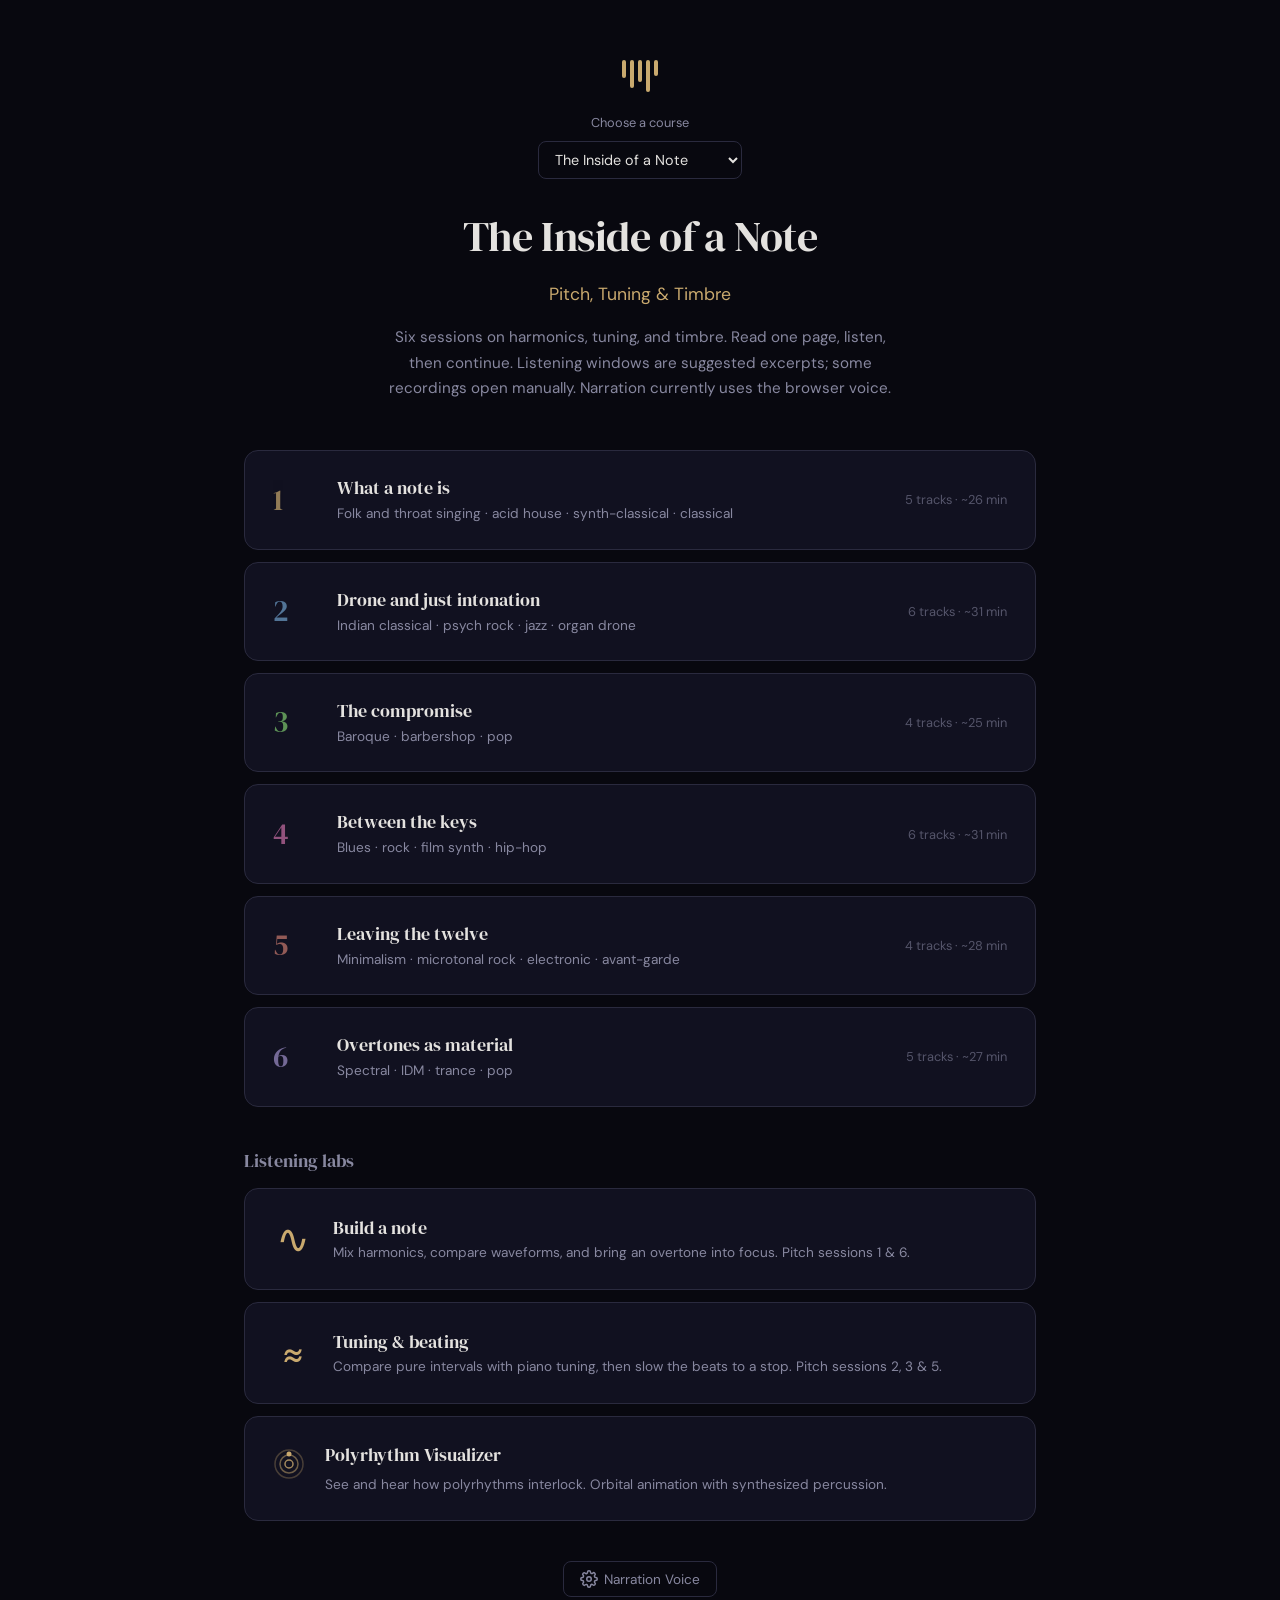
==== index.html @ 531bc718 "Initial commit: three-course music learning app" ====
<!DOCTYPE html>
<html lang="en">
<head>
    <meta charset="UTF-8">
    <meta name="viewport" content="width=device-width, initial-scale=1.0">
    <title>Music Learn · Guided listening</title>
    <link rel="preconnect" href="https://fonts.googleapis.com">
    <link rel="preconnect" href="https://fonts.gstatic.com" crossorigin>
    <link href="https://fonts.googleapis.com/css2?family=DM+Sans:ital,opsz,wght@0,9..40,300;0,9..40,400;0,9..40,500;0,9..40,600;0,9..40,700;1,9..40,400&family=DM+Serif+Display:ital@0;1&display=swap" rel="stylesheet">
    <link rel="stylesheet" href="style.css">
</head>
<body>
    <div id="app">
        <!-- HOME VIEW -->
        <div id="home-view" class="view active">
            <div class="home-content">
                <header class="home-header">
                    <div class="logo-mark" aria-hidden="true">
                        <span class="beat b1"></span>
                        <span class="beat b2"></span>
                        <span class="beat b3"></span>
                        <span class="beat b4"></span>
                        <span class="beat b5"></span>
                    </div>
                    <label class="course-label" for="course-select">Choose a course</label>
                    <select id="course-select" aria-label="Choose a course"><option value="rhythm">Rhythm as Architecture</option><option value="house">House as Continuation</option><option value="pitch" selected>The Inside of a Note</option></select>
                    <h1 id="course-title">The Inside of a Note</h1>
                    <p class="tagline" id="course-tagline">Pitch, Tuning &amp; Timbre</p>
                    <p class="intro" id="course-intro">Six sessions. Read one page, listen, then move to the next block. Explore the sounds yourself in two small listening labs.</p>
                </header>
                <div id="session-grid"></div>
                <div id="tools-section">
                    <h2 class="tools-heading">Listening labs</h2>
                    <button class="tool-card pitch-tool" data-lab="harmonics"><span class="lab-symbol" aria-hidden="true">∿</span><span class="tool-card-body"><h2>Build a note</h2><p>Mix harmonics, compare waveforms, and bring an overtone into focus. Pitch sessions 1 &amp; 6.</p></span></button>
                    <button class="tool-card pitch-tool" data-lab="tuning"><span class="lab-symbol" aria-hidden="true">≈</span><span class="tool-card-body"><h2>Tuning &amp; beating</h2><p>Compare pure intervals with piano tuning, then slow the beats to a stop. Pitch sessions 2, 3 &amp; 5.</p></span></button>
                    <div class="tool-card" id="open-visualizer">
                        <div class="tool-icon">
                            <svg width="32" height="32" viewBox="0 0 32 32" fill="none" stroke="var(--accent)" stroke-width="1.5">
                                <circle cx="16" cy="16" r="14" opacity="0.3"/>
                                <circle cx="16" cy="16" r="9" opacity="0.5"/>
                                <circle cx="16" cy="16" r="4" opacity="0.8"/>
                                <circle cx="16" cy="6" r="2.5" fill="var(--accent)" stroke="none"/>
                            </svg>
                        </div>
                        <div class="tool-card-body">
                            <h2>Polyrhythm Visualizer</h2>
                            <p>See and hear how polyrhythms interlock. Orbital animation with synthesized percussion.</p>
                        </div>
                    </div>
                </div>

                <footer class="home-footer">
                    <button id="voice-settings-btn" class="settings-btn" aria-label="Voice settings">
                        <svg width="18" height="18" viewBox="0 0 24 24" fill="none" stroke="currentColor" stroke-width="2"><circle cx="12" cy="12" r="3"/><path d="M19.4 15a1.65 1.65 0 0 0 .33 1.82l.06.06a2 2 0 0 1-2.83 2.83l-.06-.06a1.65 1.65 0 0 0-1.82-.33 1.65 1.65 0 0 0-1 1.51V21a2 2 0 0 1-4 0v-.09A1.65 1.65 0 0 0 9 19.4a1.65 1.65 0 0 0-1.82.33l-.06.06a2 2 0 0 1-2.83-2.83l.06-.06A1.65 1.65 0 0 0 4.68 15a1.65 1.65 0 0 0-1.51-1H3a2 2 0 0 1 0-4h.09A1.65 1.65 0 0 0 4.6 9a1.65 1.65 0 0 0-.33-1.82l-.06-.06a2 2 0 0 1 2.83-2.83l.06.06A1.65 1.65 0 0 0 9 4.68a1.65 1.65 0 0 0 1-1.51V3a2 2 0 0 1 4 0v.09a1.65 1.65 0 0 0 1 1.51 1.65 1.65 0 0 0 1.82-.33l.06-.06a2 2 0 0 1 2.83 2.83l-.06.06A1.65 1.65 0 0 0 19.4 9a1.65 1.65 0 0 0 1.51 1H21a2 2 0 0 1 0 4h-.09a1.65 1.65 0 0 0-1.51 1z"/></svg>
                        Narration Voice
                    </button>
                </footer>
            </div>
        </div>

        <div id="pitch-lab-view" class="view">
            <div class="lab-layout">
                <nav class="session-nav"><button id="lab-back" class="settings-btn">← Courses</button><span id="lab-title" class="viz-title"></span></nav>
                <main class="lab-main">
                    <p id="lab-intro"></p>
                    <div class="lab-workspace"><div class="lab-visual"><canvas id="lab-canvas" role="img" aria-label="Waveform preview"></canvas><p id="lab-caption"></p></div><div id="lab-controls"></div></div>
                    <div class="lab-audio"><button id="lab-play" class="btn primary" aria-pressed="false">Play sound</button><label for="lab-volume">Volume <input id="lab-volume" type="range" min="0" max="0.35" value="0.12" step="0.01"></label><span id="lab-status" role="status">Sound starts only when you press play.</span></div>
                    <p id="lab-experiment" class="narration-highlight"></p>
                </main>
            </div>
        </div>

        <!-- SESSION VIEW -->
        <div id="session-view" class="view">
            <div class="session-layout">
                <nav class="session-nav">
                    <button id="back-btn" aria-label="Back to all sessions">
                        <svg width="20" height="20" viewBox="0 0 24 24" fill="none" stroke="currentColor" stroke-width="2"><polyline points="15 18 9 12 15 6"/></svg>
                        Sessions
                    </button>
                    <span id="session-label"></span>
                </nav>

                <div id="timeline-bar" aria-label="Session timeline">
                    <div id="timeline-segments"></div>
                </div>

                <main id="content-area">
                    <!-- Narration panel -->
                    <div id="narration-display" class="content-panel">
                        <div class="panel-badge narration-badge">NARRATION</div>
                        <h2 id="narration-title"></h2>
                        <div id="narration-text"></div>
                    </div>

                    <!-- Music panel -->
                    <div id="music-display" class="content-panel hidden">
                        <div class="panel-badge music-badge">PLAYLIST</div>
                        <div id="track-info">
                            <h2 id="track-title"></h2>
                            <p id="track-artist"></p>
                            <p id="track-album"></p>
                        </div>
                        <div id="listening-guide">
                            <strong>What to listen for:</strong>
                            <p id="track-context"></p>
                        </div>
                        <div id="player-wrapper">
                            <div id="youtube-player"></div>
                        </div>
                    </div>

                    <!-- Idle state -->
                    <div id="idle-display" class="content-panel hidden">
                        <p>Press play to begin this session, or use the timeline to jump to any segment.</p>
                    </div>
                </main>

                <footer id="transport">
                    <div class="transport-inner">
                        <div class="transport-left">
                            <span id="segment-type-icon"></span>
                            <span id="segment-name">Ready</span>
                        </div>
                        <div class="transport-center">
                            <button id="prev-seg" class="transport-btn" title="Previous segment" aria-label="Previous">
                                <svg width="22" height="22" viewBox="0 0 24 24" fill="currentColor"><path d="M6 6h2v12H6zm3.5 6l8.5 6V6z"/></svg>
                            </button>
                            <button id="play-pause" class="transport-btn play-btn" title="Play session" aria-label="Play">
                                <svg id="icon-play" width="28" height="28" viewBox="0 0 24 24" fill="currentColor"><polygon points="5 3 19 12 5 21 5 3"/></svg>
                                <svg id="icon-pause" width="28" height="28" viewBox="0 0 24 24" fill="currentColor" class="hidden"><rect x="6" y="4" width="4" height="16"/><rect x="14" y="4" width="4" height="16"/></svg>
                            </button>
                            <button id="next-seg" class="transport-btn" title="Next segment" aria-label="Next">
                                <svg width="22" height="22" viewBox="0 0 24 24" fill="currentColor"><path d="M6 18l8.5-6L6 6v12zM16 6v12h2V6h-2z"/></svg>
                            </button>
                        </div>
                        <div class="transport-right">
                            <span id="seg-counter"></span>
                        </div>
                    </div>
                </footer>
            </div>
        </div>

        <!-- VISUALIZER VIEW -->
        <div id="visualizer-view" class="view">
            <div class="viz-layout">
                <nav class="session-nav">
                    <button id="viz-back-btn" aria-label="Back to home">
                        <svg width="20" height="20" viewBox="0 0 24 24" fill="none" stroke="currentColor" stroke-width="2"><polyline points="15 18 9 12 15 6"/></svg>
                        Home
                    </button>
                    <span class="viz-title">Polyrhythm Visualizer</span>
                </nav>

                <div class="viz-main">
                    <div class="viz-canvas-wrap">
                        <canvas id="viz-canvas"></canvas>
                        <div id="viz-cycle-info"></div>
                    </div>

                    <div class="viz-controls">
                        <div class="viz-transport">
                            <button id="viz-play" class="btn primary viz-play-btn" aria-label="Play">
                                <svg id="viz-icon-play" width="22" height="22" viewBox="0 0 24 24" fill="currentColor"><polygon points="5 3 19 12 5 21"/></svg>
                                <svg id="viz-icon-pause" width="22" height="22" viewBox="0 0 24 24" fill="currentColor" class="hidden"><rect x="6" y="4" width="4" height="16"/><rect x="14" y="4" width="4" height="16"/></svg>
                            </button>
                            <button id="viz-tap-tempo" class="btn secondary">Tap Tempo</button>
                        </div>

                        <div class="viz-setting">
                            <label for="viz-bpm">BPM: <span id="viz-bpm-val">120</span></label>
                            <input type="range" id="viz-bpm" min="30" max="300" step="1" value="120">
                        </div>

                        <div class="viz-setting">
                            <label for="viz-swing">Swing: <span id="viz-swing-val">0%</span></label>
                            <input type="range" id="viz-swing" min="0" max="75" step="1" value="0">
                        </div>

                        <div class="viz-setting">
                            <label for="viz-master-vol">Master Vol: <span id="viz-master-vol-val">80%</span></label>
                            <input type="range" id="viz-master-vol" min="0" max="100" step="1" value="80">
                        </div>

                        <div class="viz-setting">
                            <label for="viz-preset">Preset</label>
                            <select id="viz-preset">
                                <option value="custom" selected>Custom</option>
                                <option value="3:2">3 against 2</option>
                                <option value="4:3">4 against 3</option>
                                <option value="5:4">5 against 4</option>
                                <option value="5:3">5 against 3</option>
                                <option value="7:4">7 against 4</option>
                                <option value="7:8">7 against 8</option>
                                <option value="2:3:4">2 : 3 : 4</option>
                                <option value="3:4:5">3 : 4 : 5</option>
                                <option value="3:4:5:7">3 : 4 : 5 : 7</option>
                            </select>
                        </div>

                        <div id="viz-layers"></div>
                        <button id="viz-add-layer" class="btn secondary viz-add-btn">+ Add Layer</button>
                    </div>
                </div>
            </div>
        </div>

        <!-- Voice Settings Modal -->
        <div id="voice-modal" class="modal" aria-hidden="true">
            <div class="modal-backdrop"></div>
            <div class="modal-body" role="dialog" aria-label="Voice settings">
                <h3>Narration Voice</h3>
                <div class="setting-group">
                    <label for="voice-select">Voice</label>
                    <select id="voice-select"></select>
                </div>
                <div class="setting-group">
                    <label for="rate-slider">Speed: <span id="rate-value">1.0x</span></label>
                    <input type="range" id="rate-slider" min="0.6" max="1.6" step="0.1" value="1.0">
                </div>
                <div class="modal-actions">
                    <button id="test-voice" class="btn secondary">Test Voice</button>
                    <button id="close-modal" class="btn primary">Done</button>
                </div>
            </div>
        </div>
    </div>

    <script src="sessions.js"></script>
    <script src="pitch-sessions.js"></script>
    <script src="house-sessions.js"></script>
    <script src="courses.js"></script>
    <script src="course-utils.js"></script>
    <script src="audio-durations.js"></script>
    <script src="app.js"></script>
    <script src="pitch-labs.js"></script>
    <script src="visualizer.js"></script>
</body>
</html>
---- style.css ----
/* ============================================
   Rhythm as Architecture - Styles
   ============================================ */

:root {
    --bg: #08080f;
    --bg-surface: #111120;
    --bg-surface-hover: #1a1a2e;
    --bg-surface-active: #222240;
    --border: #2a2a3e;
    --text: #e4e2df;
    --text-secondary: #8888a0;
    --text-dim: #55556a;
    --accent: #c9a96e;
    --accent-dim: rgba(201, 169, 110, 0.15);
    --narration-color: #c9a96e;
    --music-color: #6ea5c9;
    --font-body: 'DM Sans', system-ui, -apple-system, sans-serif;
    --font-display: 'DM Serif Display', Georgia, serif;
    --radius: 8px;
    --radius-lg: 14px;
    --transition: 0.25s ease;

    /* Session accent colors */
    --s1: #c9a96e;
    --s2: #6e9ec9;
    --s3: #7ec96e;
    --s4: #c96ea5;
    --s5: #c97a6e;
}

* { margin: 0; padding: 0; box-sizing: border-box; }

html {
    font-size: 16px;
    -webkit-font-smoothing: antialiased;
    -moz-osx-font-smoothing: grayscale;
}

body {
    font-family: var(--font-body);
    background: var(--bg);
    color: var(--text);
    line-height: 1.65;
    overflow-x: hidden;
    min-height: 100vh;
}

/* Views */
.view { display: none; min-height: 100vh; }
.view.active { display: block; }

/* ---- HOME VIEW ---- */
.home-content {
    max-width: 840px;
    margin: 0 auto;
    padding: 60px 24px 40px;
}

.home-header {
    text-align: center;
    margin-bottom: 48px;
}

.logo-mark {
    display: flex;
    justify-content: center;
    gap: 4px;
    margin-bottom: 20px;
}

.beat {
    display: block;
    width: 4px;
    border-radius: 2px;
    background: var(--accent);
    animation: pulse 1.5s ease-in-out infinite;
}
.b1 { height: 18px; animation-delay: 0s; }
.b2 { height: 28px; animation-delay: 0.15s; }
.b3 { height: 22px; animation-delay: 0.3s; }
.b4 { height: 32px; animation-delay: 0.45s; }
.b5 { height: 16px; animation-delay: 0.6s; }

@keyframes pulse {
    0%, 100% { opacity: 0.4; transform: scaleY(0.7); }
    50% { opacity: 1; transform: scaleY(1); }
}

.home-header h1 {
    font-family: var(--font-display);
    font-size: 2.6rem;
    font-weight: 400;
    color: var(--text);
    letter-spacing: -0.01em;
    margin-bottom: 8px;
}

.tagline {
    font-size: 1.1rem;
    color: var(--accent);
    font-weight: 400;
    margin-bottom: 16px;
}

.intro {
    font-size: 0.95rem;
    color: var(--text-secondary);
    max-width: 520px;
    margin: 0 auto;
    line-height: 1.7;
}

/* Session Grid */
#session-grid {
    display: flex;
    flex-direction: column;
    gap: 12px;
}

.session-card {
    background: var(--bg-surface);
    border: 1px solid var(--border);
    border-radius: var(--radius-lg);
    padding: 24px 28px;
    cursor: pointer;
    transition: all var(--transition);
    display: grid;
    grid-template-columns: 48px 1fr auto;
    gap: 16px;
    align-items: center;
    position: relative;
    overflow: hidden;
}

.session-card::before {
    content: '';
    position: absolute;
    left: 0;
    top: 0;
    bottom: 0;
    width: 3px;
    background: var(--card-accent);
    opacity: 0;
    transition: opacity var(--transition);
}

.session-card:hover {
    background: var(--bg-surface-hover);
    border-color: var(--card-accent);
    transform: translateY(-1px);
}

.session-card:hover::before { opacity: 1; }

.session-num {
    font-family: var(--font-display);
    font-size: 1.8rem;
    color: var(--card-accent);
    opacity: 0.7;
    line-height: 1;
}

.session-card-body h2 {
    font-family: var(--font-display);
    font-size: 1.15rem;
    font-weight: 400;
    margin-bottom: 4px;
    color: var(--text);
}

.session-card-body p {
    font-size: 0.85rem;
    color: var(--text-secondary);
    line-height: 1.5;
}

.session-meta {
    font-size: 0.8rem;
    color: var(--text-dim);
    white-space: nowrap;
}

.home-footer {
    text-align: center;
    margin-top: 40px;
}

.settings-btn {
    background: none;
    border: 1px solid var(--border);
    color: var(--text-secondary);
    padding: 8px 16px;
    border-radius: var(--radius);
    cursor: pointer;
    font-family: var(--font-body);
    font-size: 0.85rem;
    display: inline-flex;
    align-items: center;
    gap: 6px;
    transition: all var(--transition);
}
.settings-btn:hover {
    color: var(--text);
    border-color: var(--text-dim);
}

/* ---- SESSION VIEW ---- */
.session-layout {
    display: flex;
    flex-direction: column;
    height: 100vh;
}

.session-nav {
    display: flex;
    align-items: center;
    gap: 16px;
    padding: 12px 24px;
    border-bottom: 1px solid var(--border);
    background: var(--bg-surface);
    flex-shrink: 0;
}

#back-btn {
    background: none;
    border: none;
    color: var(--text-secondary);
    cursor: pointer;
    font-family: var(--font-body);
    font-size: 0.9rem;
    display: flex;
    align-items: center;
    gap: 4px;
    padding: 6px 10px;
    border-radius: var(--radius);
    transition: all var(--transition);
}
#back-btn:hover { color: var(--text); background: var(--bg-surface-hover); }

#session-label {
    font-family: var(--font-display);
    font-size: 1rem;
    color: var(--text);
}

/* Timeline bar */
#timeline-bar {
    padding: 8px 24px;
    background: var(--bg);
    border-bottom: 1px solid var(--border);
    flex-shrink: 0;
}

#timeline-segments {
    display: flex;
    gap: 3px;
    height: 6px;
    border-radius: 3px;
    overflow: hidden;
}

.tl-seg {
    flex: 1;
    border-radius: 3px;
    cursor: pointer;
    transition: all var(--transition);
    opacity: 0.35;
    min-width: 8px;
}
.tl-seg.narration { background: var(--narration-color); }
.tl-seg.music { background: var(--music-color); }
.tl-seg.active { opacity: 1; transform: scaleY(1.6); }
.tl-seg.done { opacity: 0.6; }
.tl-seg:hover { opacity: 0.85; transform: scaleY(1.3); }

.tl-divider {
    width: 2px;
    flex-shrink: 0;
    background: var(--text-dim);
    border-radius: 1px;
}

/* Content area */
#content-area {
    flex: 1;
    overflow-y: auto;
    padding: 32px 24px 24px;
    display: flex;
    justify-content: center;
}

.content-panel {
    max-width: 680px;
    width: 100%;
    animation: fadeIn 0.3s ease;
}

@keyframes fadeIn {
    from { opacity: 0; transform: translateY(8px); }
    to { opacity: 1; transform: translateY(0); }
}

.content-panel.hidden { display: none; }

/* Panel badges */
.panel-badge {
    display: inline-block;
    font-size: 0.7rem;
    font-weight: 600;
    letter-spacing: 0.08em;
    text-transform: uppercase;
    padding: 3px 10px;
    border-radius: 4px;
    margin-bottom: 16px;
}
.narration-badge { background: rgba(201, 169, 110, 0.15); color: var(--narration-color); }
.music-badge { background: rgba(110, 165, 201, 0.15); color: var(--music-color); }

/* Narration display */
#narration-title {
    font-family: var(--font-display);
    font-size: 1.6rem;
    font-weight: 400;
    margin-bottom: 20px;
    line-height: 1.3;
}

#narration-text {
    font-size: 1.02rem;
    line-height: 1.8;
    color: var(--text);
}

#narration-text p {
    margin-bottom: 16px;
}

#narration-text p:last-child { margin-bottom: 0; }

#narration-visual {
    margin-top: 24px;
}

.nv-wrap {
    background: rgba(255, 255, 255, 0.02);
    border: 1px solid var(--border);
    border-radius: var(--radius);
    padding: 14px 16px 12px;
}

.nv-canvas {
    display: block;
    width: 100%;
    height: 300px;
}

.nv-legend {
    display: flex;
    flex-wrap: wrap;
    gap: 16px;
    margin-top: 10px;
    font-size: 0.8rem;
    color: var(--text-secondary);
}

.nv-legend .sw {
    display: inline-block;
    width: 14px;
    height: 2px;
    vertical-align: middle;
    margin-right: 6px;
    border-radius: 1px;
}

.nv-legend .sw-a { background: #c9a96e; }
.nv-legend .sw-b { background: #6e9ec9; }
.nv-legend .sw-sum { background: #e4e2df; }

.nv-caption {
    margin-top: 8px;
    font-size: 0.78rem;
    color: var(--text-dim);
    font-variant-numeric: tabular-nums;
}

.nv-caption .nv-tu {
    color: var(--accent);
}

.narration-highlight {
    background: rgba(201, 169, 110, 0.08);
    border-left: 3px solid var(--accent);
    padding: 12px 16px;
    border-radius: 0 var(--radius) var(--radius) 0;
    margin: 16px 0;
}

/* Music display */
#track-info {
    margin-bottom: 20px;
}

#track-title {
    font-family: var(--font-display);
    font-size: 1.5rem;
    font-weight: 400;
    margin-bottom: 4px;
}

#track-artist {
    font-size: 1rem;
    color: var(--text-secondary);
}

#track-album {
    font-size: 0.85rem;
    color: var(--text-dim);
    font-style: italic;
}

#listening-guide {
    background: var(--bg-surface);
    border: 1px solid var(--border);
    border-radius: var(--radius);
    padding: 16px 20px;
    margin-bottom: 24px;
    font-size: 0.93rem;
}

#listening-guide strong {
    color: var(--music-color);
    font-size: 0.8rem;
    text-transform: uppercase;
    letter-spacing: 0.05em;
    display: block;
    margin-bottom: 4px;
}

#track-context {
    color: var(--text-secondary);
    line-height: 1.6;
    margin: 0;
}

#player-wrapper {
    border-radius: var(--radius-lg);
    overflow: hidden;
    background: #000;
    aspect-ratio: 16 / 9;
    max-height: 400px;
}

#player-wrapper iframe {
    width: 100%;
    height: 100%;
    border: none;
}

.spotify-fallback {
    display: flex;
    flex-direction: column;
    align-items: center;
    justify-content: center;
    min-height: 152px;
    background: var(--bg-surface);
    border: 1px solid var(--border);
    border-radius: var(--radius-lg);
    padding: 24px;
    text-align: center;
    gap: 12px;
}
.spotify-fallback a {
    color: var(--music-color);
    text-decoration: underline;
}
.spotify-fallback .skip-btn {
    margin-top: 8px;
    padding: 8px 20px;
    background: var(--bg-surface-hover);
    color: var(--text);
    border: 1px solid var(--border);
    border-radius: 6px;
    cursor: pointer;
    font-family: var(--font-body);
    font-size: 0.85rem;
    transition: all var(--transition);
}
.spotify-fallback .skip-btn:hover { background: var(--bg-surface-active); }

/* Idle display */
#idle-display {
    text-align: center;
    padding-top: 80px;
    color: var(--text-dim);
    font-size: 1.05rem;
}

/* Transport */
#transport {
    border-top: 1px solid var(--border);
    background: var(--bg-surface);
    padding: 12px 24px;
    flex-shrink: 0;
}

.transport-inner {
    display: flex;
    align-items: center;
    justify-content: space-between;
    max-width: 900px;
    margin: 0 auto;
}

.transport-left {
    display: flex;
    align-items: center;
    gap: 8px;
    flex: 1;
    min-width: 0;
}

#segment-type-icon {
    width: 8px;
    height: 8px;
    border-radius: 50%;
    display: inline-block;
    flex-shrink: 0;
}
#segment-type-icon.narration { background: var(--narration-color); }
#segment-type-icon.music { background: var(--music-color); }

#segment-name {
    font-size: 0.85rem;
    color: var(--text-secondary);
    white-space: nowrap;
    overflow: hidden;
    text-overflow: ellipsis;
}

.transport-center {
    display: flex;
    align-items: center;
    gap: 8px;
}

.transport-btn {
    background: none;
    border: none;
    color: var(--text-secondary);
    cursor: pointer;
    padding: 8px;
    border-radius: 50%;
    display: flex;
    align-items: center;
    justify-content: center;
    transition: all var(--transition);
}
.transport-btn:hover { color: var(--text); background: var(--bg-surface-hover); }

.play-btn {
    background: var(--accent) !important;
    color: var(--bg) !important;
    width: 48px;
    height: 48px;
    border-radius: 50%;
}
.play-btn:hover {
    background: #d9b97e !important;
    transform: scale(1.05);
}
.play-btn svg { margin-left: 2px; }

.transport-right {
    flex: 1;
    text-align: right;
}

#seg-counter {
    font-size: 0.8rem;
    color: var(--text-dim);
    font-variant-numeric: tabular-nums;
}

/* ---- MODAL ---- */
.modal {
    display: none;
    position: fixed;
    inset: 0;
    z-index: 100;
}
.modal.open { display: flex; align-items: center; justify-content: center; }

.modal-backdrop {
    position: absolute;
    inset: 0;
    background: rgba(0, 0, 0, 0.6);
    backdrop-filter: blur(4px);
}

.modal-body {
    position: relative;
    background: var(--bg-surface);
    border: 1px solid var(--border);
    border-radius: var(--radius-lg);
    padding: 32px;
    width: 90%;
    max-width: 400px;
    animation: modalIn 0.2s ease;
}

@keyframes modalIn {
    from { opacity: 0; transform: scale(0.95); }
    to { opacity: 1; transform: scale(1); }
}

.modal-body h3 {
    font-family: var(--font-display);
    font-size: 1.3rem;
    margin-bottom: 24px;
}

.setting-group {
    margin-bottom: 20px;
}

.setting-group label {
    display: block;
    font-size: 0.85rem;
    color: var(--text-secondary);
    margin-bottom: 6px;
}

.setting-group select,
.setting-group input[type="range"] {
    width: 100%;
}

select {
    background: var(--bg);
    color: var(--text);
    border: 1px solid var(--border);
    padding: 8px 12px;
    border-radius: var(--radius);
    font-family: var(--font-body);
    font-size: 0.9rem;
    cursor: pointer;
}
select:focus { outline: 1px solid var(--accent); border-color: var(--accent); }

input[type="range"] {
    -webkit-appearance: none;
    appearance: none;
    height: 4px;
    background: var(--border);
    border-radius: 2px;
    outline: none;
    margin-top: 8px;
}
input[type="range"]::-webkit-slider-thumb {
    -webkit-appearance: none;
    width: 16px;
    height: 16px;
    border-radius: 50%;
    background: var(--accent);
    cursor: pointer;
}

.modal-actions {
    display: flex;
    gap: 10px;
    margin-top: 28px;
}

.btn {
    padding: 10px 20px;
    border-radius: var(--radius);
    border: none;
    font-family: var(--font-body);
    font-size: 0.9rem;
    cursor: pointer;
    transition: all var(--transition);
}
.btn.primary {
    background: var(--accent);
    color: var(--bg);
    font-weight: 600;
    flex: 1;
}
.btn.primary:hover { background: #d9b97e; }

.btn.secondary {
    background: var(--bg);
    color: var(--text-secondary);
    border: 1px solid var(--border);
}
.btn.secondary:hover { color: var(--text); border-color: var(--text-dim); }

/* ---- SCROLLBAR ---- */
::-webkit-scrollbar { width: 6px; }
::-webkit-scrollbar-track { background: transparent; }
::-webkit-scrollbar-thumb { background: var(--border); border-radius: 3px; }
::-webkit-scrollbar-thumb:hover { background: var(--text-dim); }

/* ---- RESPONSIVE ---- */
@media (max-width: 640px) {
    .home-content { padding: 40px 16px 24px; }
    .home-header h1 { font-size: 2rem; }
    .session-card { grid-template-columns: 36px 1fr; padding: 18px 20px; }
    .session-meta { display: none; }
    #content-area { padding: 24px 16px 16px; }
    #narration-title { font-size: 1.3rem; }
    #track-title { font-size: 1.2rem; }
    .transport-left { display: none; }
    .transport-right { display: none; }
}

/* ---- SPEAKING INDICATOR ---- */
.speaking-indicator {
    display: inline-flex;
    align-items: center;
    gap: 3px;
    margin-left: 8px;
    vertical-align: middle;
}
.speaking-indicator span {
    display: block;
    width: 3px;
    height: 12px;
    background: var(--narration-color);
    border-radius: 2px;
    animation: speak 0.8s ease-in-out infinite;
}
.speaking-indicator span:nth-child(2) { animation-delay: 0.15s; height: 16px; }
.speaking-indicator span:nth-child(3) { animation-delay: 0.3s; height: 10px; }

@keyframes speak {
    0%, 100% { transform: scaleY(0.5); opacity: 0.5; }
    50% { transform: scaleY(1); opacity: 1; }
}

/* ---- TOOLS SECTION ---- */
#tools-section {
    margin-top: 40px;
}

.tools-heading {
    font-family: var(--font-display);
    font-size: 1.1rem;
    font-weight: 400;
    color: var(--text-secondary);
    margin-bottom: 12px;
}

.tool-card {
    background: var(--bg-surface);
    border: 1px solid var(--border);
    border-radius: var(--radius-lg);
    padding: 24px 28px;
    cursor: pointer;
    transition: all var(--transition);
    display: flex;
    align-items: center;
    gap: 20px;
}

.tool-card:hover {
    background: var(--bg-surface-hover);
    border-color: var(--accent);
    transform: translateY(-1px);
}

.tool-card-body h2 {
    font-family: var(--font-display);
    font-size: 1.1rem;
    font-weight: 400;
    margin-bottom: 4px;
}

.tool-card-body p {
    font-size: 0.85rem;
    color: var(--text-secondary);
}

/* ---- VISUALIZER VIEW ---- */
.viz-layout {
    display: flex;
    flex-direction: column;
    height: 100vh;
}

.viz-title {
    font-family: var(--font-display);
    font-size: 1rem;
    color: var(--text);
}

.viz-main {
    flex: 1;
    display: grid;
    grid-template-columns: 1fr 340px;
    overflow: hidden;
}

.viz-canvas-wrap {
    display: flex;
    flex-direction: column;
    align-items: center;
    justify-content: center;
    padding: 24px;
    position: relative;
    min-height: 0;
}

#viz-canvas {
    border-radius: var(--radius-lg);
    max-width: 100%;
    max-height: calc(100vh - 160px);
}

#viz-cycle-info {
    text-align: center;
    font-size: 0.85rem;
    color: var(--text-dim);
    margin-top: 12px;
}

.viz-controls {
    background: var(--bg-surface);
    border-left: 1px solid var(--border);
    padding: 24px;
    overflow-y: auto;
}

.viz-transport {
    display: flex;
    align-items: center;
    gap: 10px;
    margin-bottom: 24px;
}

.viz-play-btn {
    width: 48px;
    height: 48px;
    border-radius: 50% !important;
    display: flex;
    align-items: center;
    justify-content: center;
    padding: 0 !important;
    flex-shrink: 0;
}

.viz-play-btn svg { margin-left: 2px; }

.viz-setting {
    margin-bottom: 16px;
}

.viz-setting label {
    display: block;
    font-size: 0.85rem;
    color: var(--text-secondary);
    margin-bottom: 4px;
}

.viz-setting input[type="range"],
.viz-setting select {
    width: 100%;
}

/* Layer cards */
.viz-layer {
    background: var(--bg);
    border: 1px solid var(--border);
    border-left: 3px solid var(--layer-color);
    border-radius: var(--radius);
    padding: 12px;
    margin-bottom: 8px;
}

.viz-layer-header {
    display: flex;
    align-items: center;
    gap: 8px;
    margin-bottom: 10px;
}

.viz-layer-dot {
    width: 10px;
    height: 10px;
    border-radius: 50%;
    background: var(--layer-color);
    flex-shrink: 0;
}

.viz-layer-label {
    font-size: 0.85rem;
    font-weight: 600;
    color: var(--text);
    flex: 1;
}

.viz-layer-mute,
.viz-layer-remove {
    background: none;
    border: 1px solid var(--border);
    color: var(--text-dim);
    width: 26px;
    height: 26px;
    border-radius: 4px;
    cursor: pointer;
    font-family: var(--font-body);
    font-size: 0.75rem;
    font-weight: 600;
    display: flex;
    align-items: center;
    justify-content: center;
    transition: all var(--transition);
}

.viz-layer-mute:hover { color: var(--text); border-color: var(--text-dim); }
.viz-layer-mute.active { background: var(--accent-dim); color: var(--accent); border-color: var(--accent); }
.viz-layer-remove:hover { color: #e55; border-color: #e55; }

.viz-layer-controls {
    display: flex;
    flex-direction: column;
    gap: 8px;
}

.viz-setting-row {
    display: flex;
    flex-direction: column;
    gap: 2px;
}

.viz-setting-row label {
    font-size: 0.8rem;
    color: var(--text-secondary);
}

.viz-setting-row label strong {
    color: var(--text);
}

.viz-setting-row input[type="range"],
.viz-setting-row select {
    width: 100%;
}

.viz-checkbox {
    font-size: 0.8rem;
    color: var(--text-secondary);
    display: flex;
    align-items: center;
    gap: 6px;
    cursor: pointer;
}

.viz-checkbox input[type="checkbox"] {
    accent-color: var(--accent);
}

.viz-add-btn {
    width: 100%;
    margin-top: 8px;
}

/* Responsive visualizer */
@media (max-width: 768px) {
    .viz-main {
        grid-template-columns: 1fr;
        grid-template-rows: 1fr auto;
    }
    .viz-controls {
        border-left: none;
        border-top: 1px solid var(--border);
        max-height: 50vh;
    }
    #viz-canvas {
        max-height: 40vh;
    }
}

/* Course selection and pitch listening labs */
:root { --s6: #9e8fc9; }
.course-label { display: block; color: var(--text-secondary); font-size: .8rem; margin-bottom: 8px; }
#course-select { max-width: 100%; margin-bottom: 24px; }
button.session-card { width: 100%; text-align: left; font-family: var(--font-body); }
button:focus-visible, a:focus-visible, input:focus-visible { outline: 2px solid var(--accent); outline-offset: 4px; }
.pitch-tool { width: 100%; text-align: left; color: var(--text); font-family: var(--font-body); margin-bottom: 12px; }
.lab-symbol { font-size: 2.5rem; color: var(--accent); width: 40px; flex-shrink: 0; text-align: center; }
.source-links { font-size: .8rem; color: var(--text-secondary); }
.source-links a { color: var(--music-color); }
.lab-main { max-width: 1080px; padding: 32px 24px; margin: auto; }
#lab-intro { max-width: 750px; color: var(--text-secondary); margin-bottom: 24px; }
.lab-workspace { display: grid; grid-template-columns: minmax(0, 1fr) 320px; gap: 24px; }
.lab-visual { min-width: 0; }
#lab-canvas { display: block; width: 100%; height: 300px; border: 1px solid var(--border); border-radius: var(--radius-lg); }
#lab-caption { font-size: .85rem; line-height: 1.6; color: var(--text-secondary); margin-top: 12px; }
#lab-controls { padding: 20px; border: 1px solid var(--border); border-radius: var(--radius-lg); background: var(--bg-surface); }
.lab-control { display: block; font-size: .85rem; margin-bottom: 14px; color: var(--text); }
.lab-control select, .lab-control input { width: 100%; margin-top: 8px; }
.lab-value { color: var(--accent); font-size: .8rem; margin: -7px 0 14px; font-variant-numeric: tabular-nums; }
.lab-presets { display: flex; gap: 6px; flex-wrap: wrap; margin-bottom: 16px; }
.lab-presets .btn { padding: 8px 12px; }
.harmonic-sliders { display: grid; grid-template-columns: 1fr 1fr; gap: 6px 18px; }
.harmonic-sliders output { float: right; color: var(--text-secondary); font-variant-numeric: tabular-nums; }
.lab-checkbox { display: flex; align-items: center; gap: 8px; margin: 16px 0; font-size: .85rem; }
.lab-checkbox input { accent-color: var(--accent); }
.lab-readout { border-top: 1px solid var(--border); padding-top: 16px; color: var(--music-color); font-size: .85rem; line-height: 1.7; font-variant-numeric: tabular-nums; }
.lab-audio { display: flex; align-items: center; gap: 24px; margin: 24px 0; flex-wrap: wrap; }
.lab-audio .btn { flex: none; min-width: 130px; }
.lab-audio label { font-size: .85rem; }
#lab-status { font-size: .8rem; color: var(--text-secondary); }
#player-wrapper:has(.spotify-fallback) { aspect-ratio: auto; background: transparent; max-height: none; }
@media (max-width: 720px) { .lab-workspace { grid-template-columns: 1fr; } .lab-main { padding: 24px 16px; } #lab-canvas { height: 260px; } }
.tl-seg { border: 0; padding: 0; }
/* The transport shows exactly one state icon. */
.transport-btn svg.hidden, .viz-play-btn svg.hidden { display: none; }
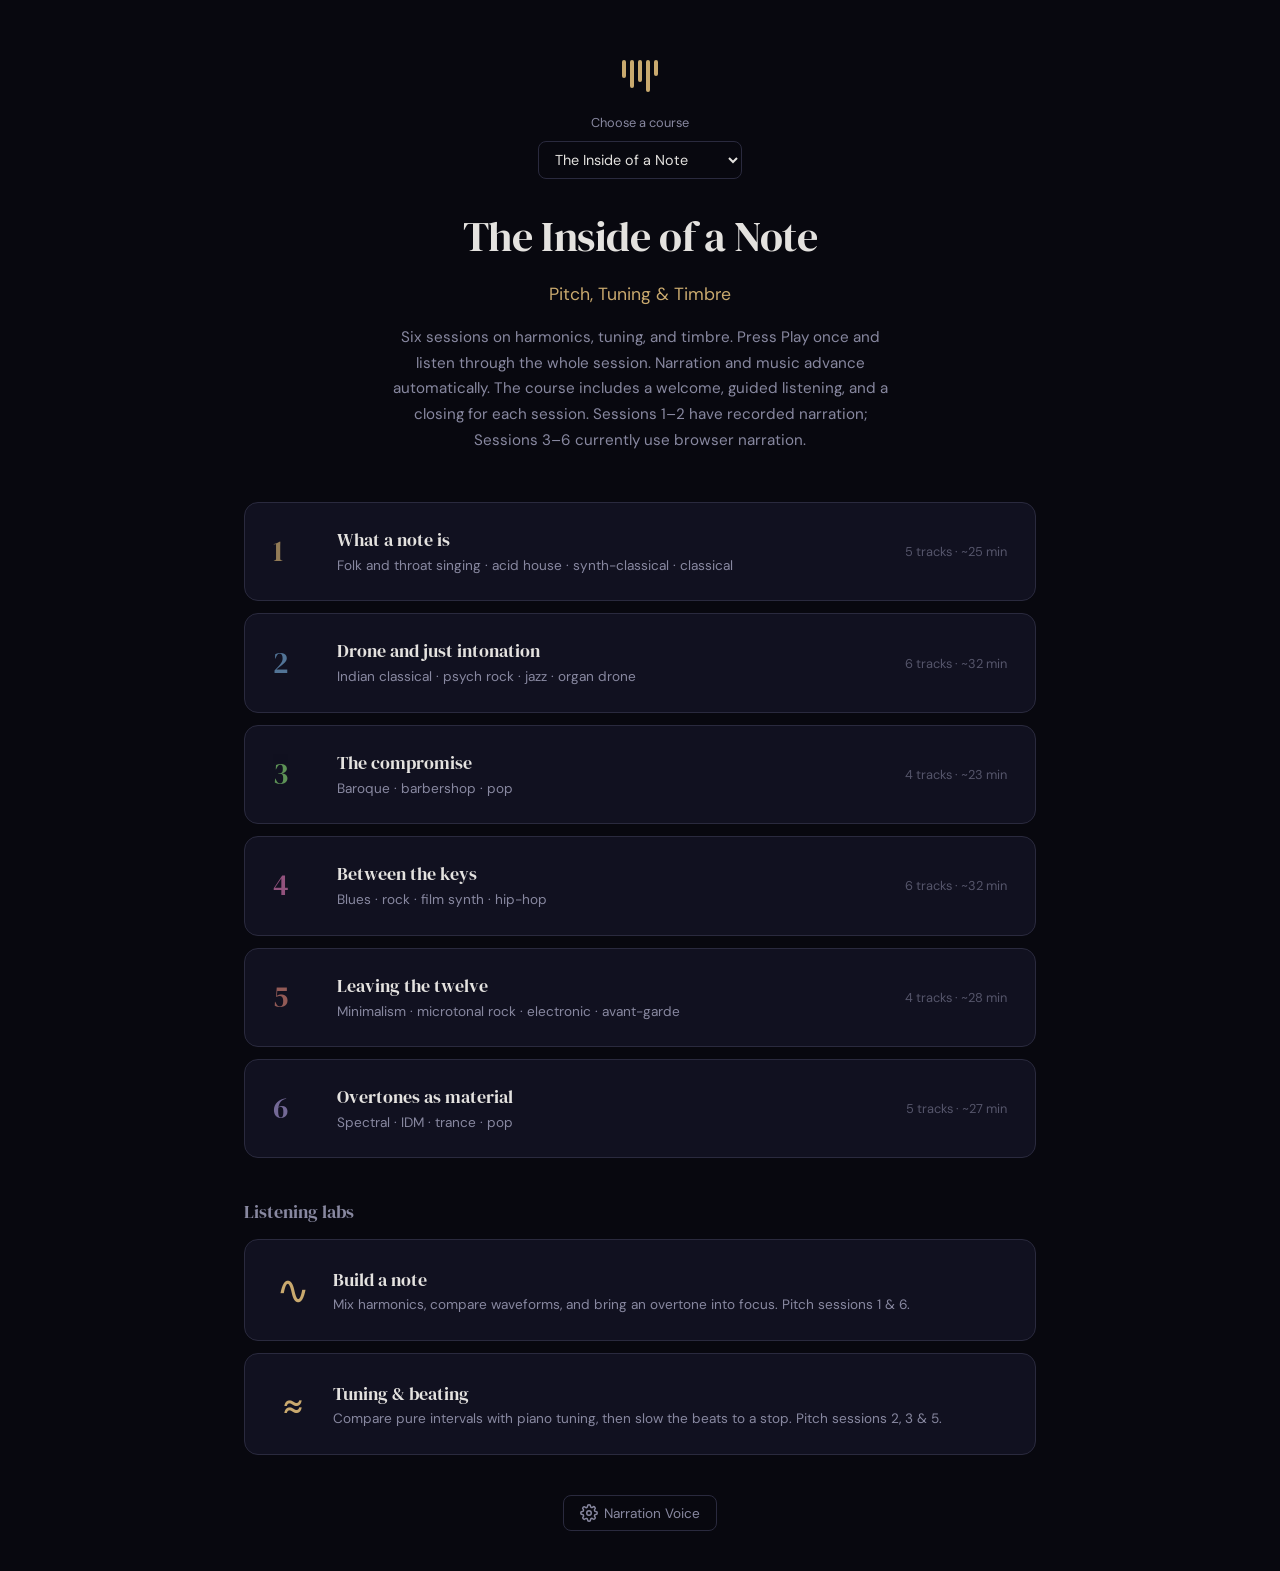
==== commit 2d1fcd42: "Ship guided Pitch curriculum and continuous course playback Apply approved narration throughout all " ====
--- a/index.html
+++ b/index.html
@@ -2,6 +2,15 @@
 <html lang="en">
 <head>
     <meta charset="UTF-8">
+    <meta name="referrer" content="strict-origin-when-cross-origin">
+    <script>
+        // YouTube music embeds reject some numeric-loopback origins.
+        if (location.hostname === '127.0.0.1' || location.hostname === '[::1]') {
+            const localURL = new URL(location.href);
+            localURL.hostname = 'localhost';
+            location.replace(localURL.href);
+        }
+    </script>
     <meta name="viewport" content="width=device-width, initial-scale=1.0">
     <title>Music Learn · Guided listening</title>
     <link rel="preconnect" href="https://fonts.googleapis.com">
@@ -26,14 +35,14 @@
                     <select id="course-select" aria-label="Choose a course"><option value="rhythm">Rhythm as Architecture</option><option value="house">House as Continuation</option><option value="pitch" selected>The Inside of a Note</option></select>
                     <h1 id="course-title">The Inside of a Note</h1>
                     <p class="tagline" id="course-tagline">Pitch, Tuning &amp; Timbre</p>
-                    <p class="intro" id="course-intro">Six sessions. Read one page, listen, then move to the next block. Explore the sounds yourself in two small listening labs.</p>
+                    <p class="intro" id="course-intro">Six sessions on harmonics, tuning, and timbre. Press Play once and listen through the whole session. Explore the sounds yourself in two listening labs.</p>
                 </header>
                 <div id="session-grid"></div>
                 <div id="tools-section">
                     <h2 class="tools-heading">Listening labs</h2>
-                    <button class="tool-card pitch-tool" data-lab="harmonics"><span class="lab-symbol" aria-hidden="true">∿</span><span class="tool-card-body"><h2>Build a note</h2><p>Mix harmonics, compare waveforms, and bring an overtone into focus. Pitch sessions 1 &amp; 6.</p></span></button>
-                    <button class="tool-card pitch-tool" data-lab="tuning"><span class="lab-symbol" aria-hidden="true">≈</span><span class="tool-card-body"><h2>Tuning &amp; beating</h2><p>Compare pure intervals with piano tuning, then slow the beats to a stop. Pitch sessions 2, 3 &amp; 5.</p></span></button>
-                    <div class="tool-card" id="open-visualizer">
+                    <button class="tool-card pitch-tool" data-course-lab="harmonics" data-lab="harmonics"><span class="lab-symbol" aria-hidden="true">∿</span><span class="tool-card-body"><h2>Build a note</h2><p>Mix harmonics, compare waveforms, and bring an overtone into focus. Pitch sessions 1 &amp; 6.</p></span></button>
+                    <button class="tool-card pitch-tool" data-course-lab="tuning" data-lab="tuning"><span class="lab-symbol" aria-hidden="true">≈</span><span class="tool-card-body"><h2>Tuning &amp; beating</h2><p>Compare pure intervals with piano tuning, then slow the beats to a stop. Pitch sessions 2, 3 &amp; 5.</p></span></button>
+                    <div class="tool-card" id="open-visualizer" data-course-lab="polyrhythm" hidden>
                         <div class="tool-icon">
                             <svg width="32" height="32" viewBox="0 0 32 32" fill="none" stroke="var(--accent)" stroke-width="1.5">
                                 <circle cx="16" cy="16" r="14" opacity="0.3"/>
@@ -60,7 +69,7 @@
 
         <div id="pitch-lab-view" class="view">
             <div class="lab-layout">
-                <nav class="session-nav"><button id="lab-back" class="settings-btn">← Courses</button><span id="lab-title" class="viz-title"></span></nav>
+                <nav class="session-nav"><button id="lab-back" class="settings-btn">← Course</button><span id="lab-title" class="viz-title"></span></nav>
                 <main class="lab-main">
                     <p id="lab-intro"></p>
                     <div class="lab-workspace"><div class="lab-visual"><canvas id="lab-canvas" role="img" aria-label="Waveform preview"></canvas><p id="lab-caption"></p></div><div id="lab-controls"></div></div>
@@ -86,6 +95,7 @@
                 </div>
 
                 <main id="content-area">
+                    <p id="up-next" class="up-next"></p>
                     <!-- Narration panel -->
                     <div id="narration-display" class="content-panel">
                         <div class="panel-badge narration-badge">NARRATION</div>
@@ -105,6 +115,7 @@
                             <strong>What to listen for:</strong>
                             <p id="track-context"></p>
                         </div>
+                        <p id="playback-status" role="status"></p>
                         <div id="player-wrapper">
                             <div id="youtube-player"></div>
                         </div>
@@ -230,6 +241,7 @@
     <script src="sessions.js"></script>
     <script src="pitch-sessions.js"></script>
     <script src="house-sessions.js"></script>
+    <script src="playback-catalog.js"></script>
     <script src="courses.js"></script>
     <script src="course-utils.js"></script>
     <script src="audio-durations.js"></script>
--- a/style.css
+++ b/style.css
@@ -1018,3 +1018,8 @@
 .tl-seg { border: 0; padding: 0; }
 /* The transport shows exactly one state icon. */
 .transport-btn svg.hidden, .viz-play-btn svg.hidden { display: none; }
+
+/* Course-specific labs must stay hidden even when cards use flex layout. */
+#tools-section[hidden], [data-course-lab][hidden] { display: none; }
+
+.up-next { display: block; font-size: 0.75rem; color: var(--text-secondary); margin: 0 0 16px; }
